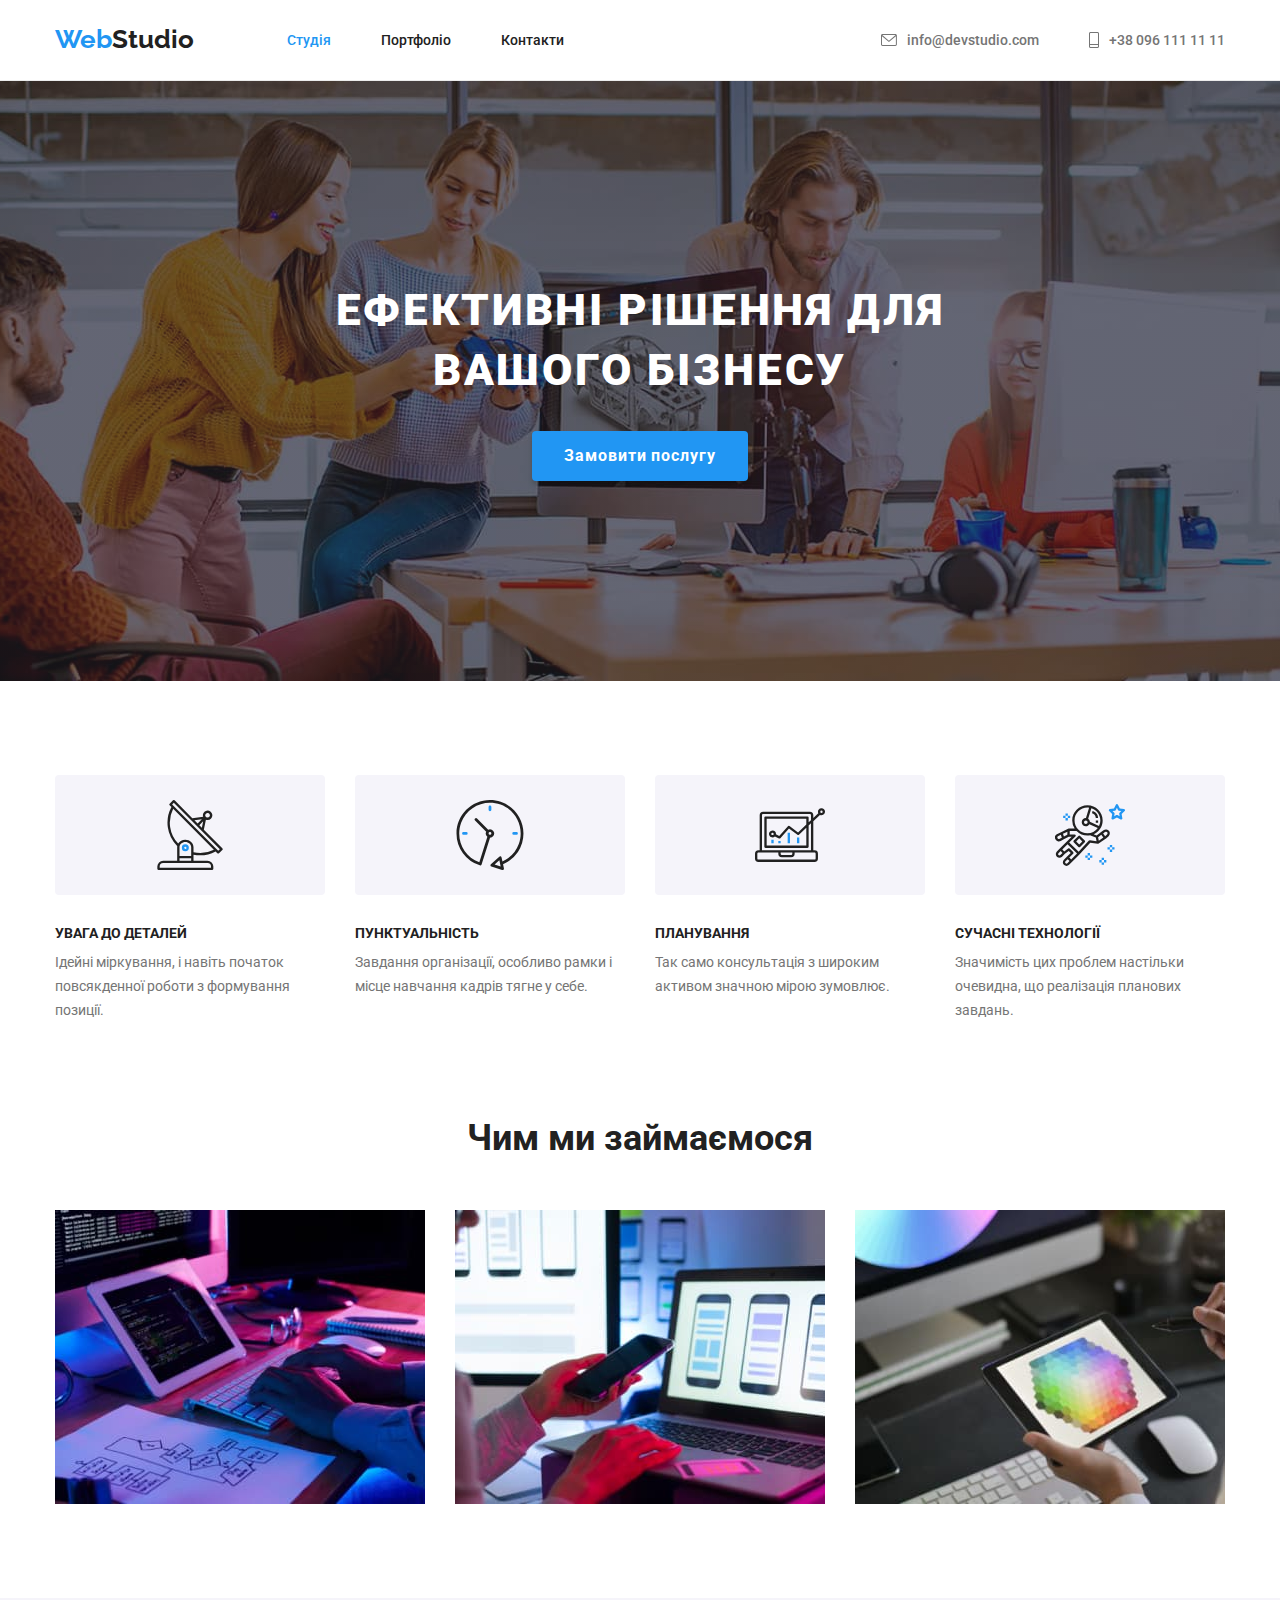
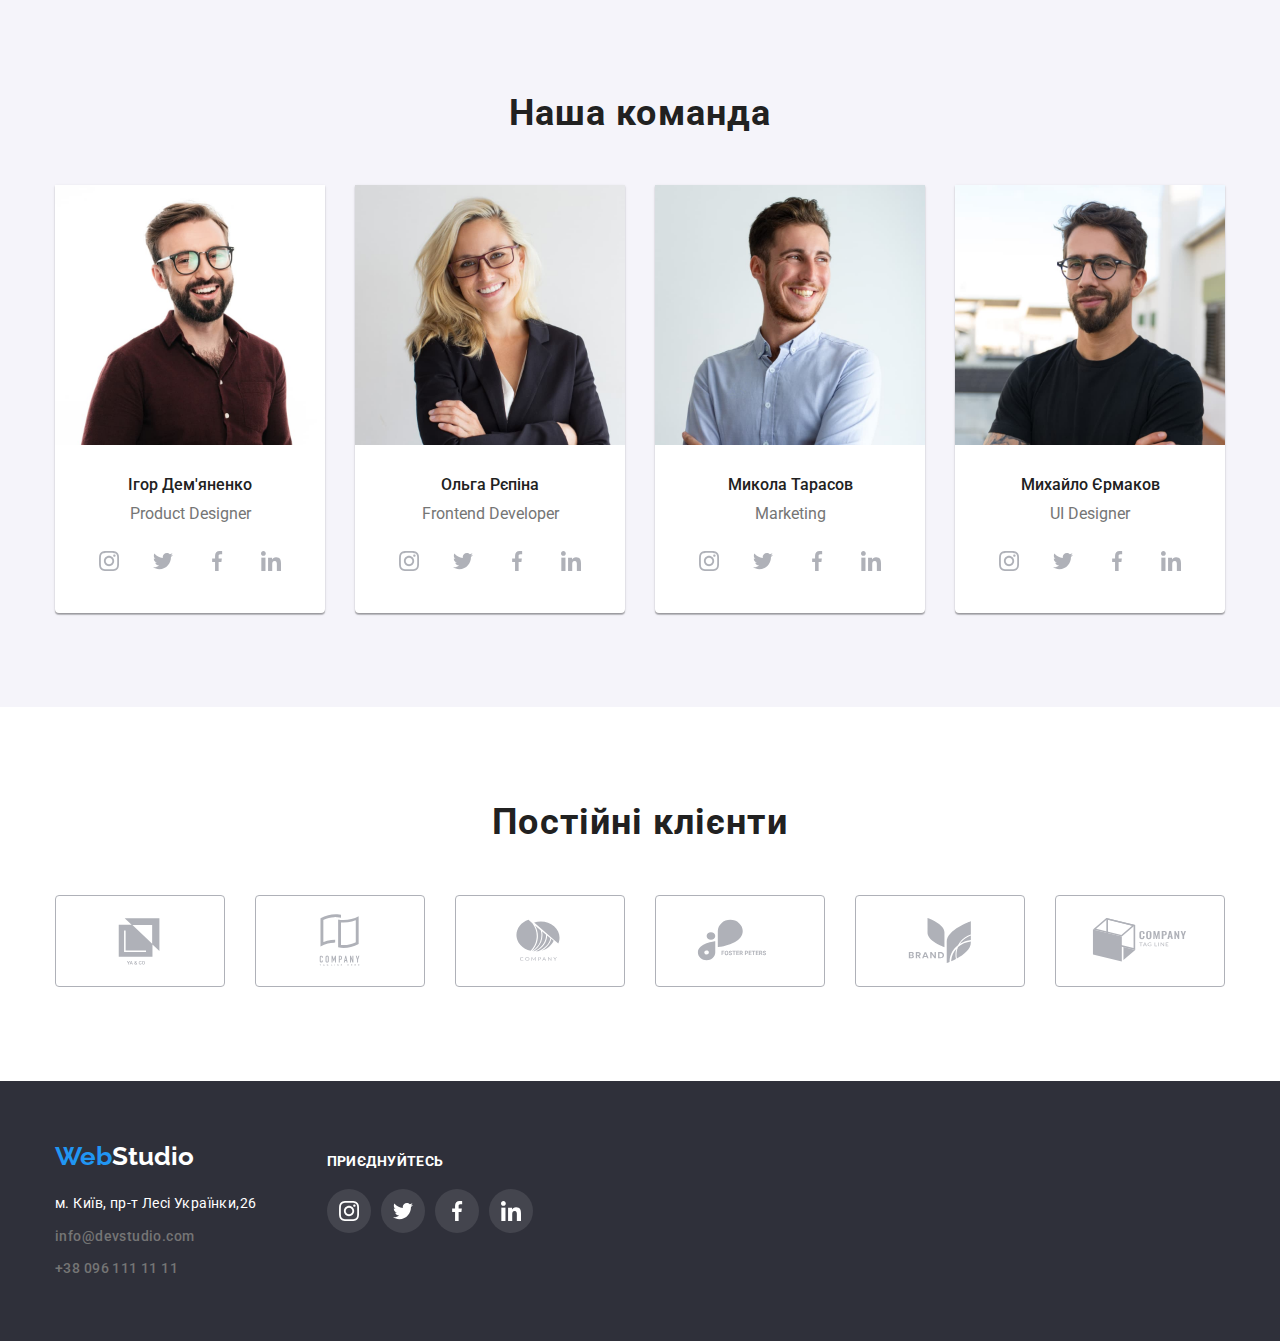
==== index.html @ f4e4ba17 "Initial commit" ====
<!DOCTYPE html>
<html lang="uk">
<head>
    <meta charset="UTF-8">
    <meta http-equiv="X-UA-Compatible" content="IE=edge">
    <meta name="viewport" content="width=device-width, initial-scale=1.0">
    <title>Document</title>
    <link href="https://fonts.googleapis.com/css2?family=Raleway:wght@700&amp;family=Roboto:wght@400;500;700;900&amp;display=swap" rel="stylesheet">
    <link rel="stylesheet" href="https://cdnjs.cloudflare.com/ajax/libs/modern-normalize/1.1.0/modern-normalize.min.css">
    <link rel="stylesheet" href="./css/style.css">
</head>
<body class="body">
    <!--Шапка сайта-->
    <header class="header">
        <div class="header-box container">
            <nav class="header-nav">
                <a href="./index.html" class="logo link"><span class="web">Web</span>Studio</a>
                <ul class="sitenav">
                    <li class="list">
                        <a class="header-sitenav link current" href="./index.html">Студія</a>
                    </li>
                    <li class="list">
                        <a class="header-sitenav link" href="./portfolio.html">Портфоліо</a>
                    </li>
                    <li class="list">
                        <a class="header-sitenav link" href="">Контакти</a>
                    </li>
                </ul>
            </nav>
            <ul class="mail">
                <li class="mail-list list">
                    <a class="header-link link" href="">
                        <svg class="header-icon" width="16" height="12">
                            <use href="./images/symbol-defs.svg#icon-envelope"></use>
                        </svg>
                        info@devstudio.com
                    </a>
                </li>
                <li class="mail-list list">
                    <a class="header-link link" href="">
                        <svg class="header-icon" width="10" height="16">
                            <use href="./images/symbol-defs.svg#icon-tel"></use>
                        </svg>
                        +38 096 111 11 11
                    </a>
                </li>
            </ul>
        </div>
    </header>
    <!--Герой-->
<main>
    <section class="hero img-hero">
        <div class="container">
            <h1 class="hero-title">Ефективні рішення для вашого бізнесу</h1>
            <button class="hero-button" type="button">Замовити послугу</button>
        </div>
    </section>

    <section class="benefits section">
        <div class="container">
            <h2 hidden>заголовок</h2>
            <ul class="benefits-list">
                <li class="benefits-item list">
                    <div class="benefits-icon">
                        <svg class="net-icon" width="70" height="70">
                            <use href="./images/symbol-defs.svg#icon-antenna"></use>
                        </svg>
                    </div>
                        <h3 class="benefits-title">УВАГА ДО ДЕТАЛЕЙ</h3>
                    <p class="benefits-text">Ідейні міркування, і навіть початок повсякденної роботи з формування позиції.</p>
                </li>
                <li class="benefits-item list">
                    <div class="benefits-icon">
                        <svg class="net-icon" width="70" height="70">
                            <use href="./images/symbol-defs.svg#icon-clock"></use>
                        </svg>
                    </div>
                    <h3 class="benefits-title">ПУНКТУАЛЬНІСТЬ</h3>
                    <p class="benefits-text">Завдання організації, особливо рамки і місце навчання кадрів тягне у себе.</p>
                </li>
                <li class="benefits-item list">
                    <div class="benefits-icon">
                        <svg class="net-icon" width="70" height="70">
                            <use href="./images/symbol-defs.svg#icon-diagram"></use>
                        </svg>
                    </div>
                    <h3 class="benefits-title">ПЛАНУВАННЯ</h3>
                    <p class="benefits-text">Так само консультація з широким активом значною мірою зумовлює.</p>
                </li>
                <li class="benefits-item list">
                    <div class="benefits-icon">
                        <svg class="net-icon" width="70" height="70">
                            <use href="./images/symbol-defs.svg#icon-astronaut"></use>
                        </svg>
                    </div>
                    <h3 class="benefits-title">СУЧАСНІ ТЕХНОЛОГІЇ</h3>
                    <p class="benefits-text">Значимість цих проблем настільки очевидна, що реалізація планових завдань.</p>
                    </div>
                </li>
            </ul>
        </div>
    </section>

    <section class="work section">
        <div class="container">
            <h2 class="work-title">Чим ми займаємося</h2>
            <ul class="work-list">
                <li class="work-item list">
                    <img src="./images/img.jpg" alt="набір тексту на клавіатурі" width="370">
                </li>
                <li class="work-item list">
                    <img src="./images/img1.jpg" alt="телефон в руці" width="370">
                </li>
                <li class="work-item list">
                    <img src="./images/img2.jpg" alt="робота на планшеті" width="370">
                </li>
            </ul>
        </div>
    </section>

    <section class="team section">
        <div class="container">
            <h2 class="team-title">Наша команда</h2>
            <ul class="team-list">
                <li class="team-item list">
                    <img src="./images/img3.jpg" alt="зображений Ігор Дем'яненко" width="270">
                    <h3 class="team-name">Ігор Дем'яненко</h3>
                    <p class="job-title">Product Designer</p>
                        <ul class="team-soc-list">
                            <li class="team-soc-item">
                                <a href="" class="team-soc-link">
                                    <svg class="team-soc-icon" width="20" height="20">
                                        <use href="./images/symbol-defs.svg#icon-instagram"></use>
                                    </svg>
                                </a>
                            </li>
                            <li class="team-soc-item">
                                <a href="" class="team-soc-link">
                                    <svg class="team-soc-icon" width="20" height="20">
                                        <use href="./images/symbol-defs.svg#icon-twitter"></use>
                                    </svg>
                                </a>
                            </li>
                            <li class="team-soc-item">
                                <a href="" class="team-soc-link">
                                    <svg class="team-soc-icon" width="20" height="20">
                                        <use href="./images/symbol-defs.svg#icon-facebook"></use>
                                    </svg>
                                </a>
                            </li>
                            <li class="team-soc-item">
                                <a href="" class="team-soc-link">
                                    <svg class="team-soc-icon" width="20" height="20">
                                        <use href="./images/symbol-defs.svg#icon-linkedin"></use>
                                    </svg>
                                </a>
                            </li>
                        </ul>
                </li>
                <li class="team-item list">
                    <img src="./images/img4.jpg" alt="зображена Ольга Рєпіна" width="270">
                    <h3 class="team-name">Ольга Рєпіна</h3>
                    <p class="job-title">Frontend Developer</p>
                        <ul class="team-soc-list">
                            <li class="team-soc-item">
                                <a href="" class="team-soc-link">
                                    <svg class="team-soc-icon" width="20" height="20">
                                        <use href="./images/symbol-defs.svg#icon-instagram"></use>
                                    </svg>
                                </a>
                            </li>
                            <li class="team-soc-item">
                                <a href="" class="team-soc-link">
                                    <svg class="team-soc-icon" width="20" height="20">
                                        <use href="./images/symbol-defs.svg#icon-twitter"></use>
                                    </svg>
                                </a>
                            </li>
                            <li class="team-soc-item">
                                <a href="" class="team-soc-link">
                                    <svg class="team-soc-icon" width="20" height="20">
                                        <use href="./images/symbol-defs.svg#icon-facebook"></use>
                                    </svg>
                                </a>
                            </li>
                            <li class="team-soc-item">
                                <a href="" class="team-soc-link">
                                    <svg class="team-soc-icon" width="20" height="20">
                                        <use href="./images/symbol-defs.svg#icon-linkedin"></use>
                                    </svg>
                                </a>
                            </li>
                        </ul>
                </li>
                <li class="team-item list">
                    <img src="./images/img5.jpg" alt="зображений Микола Тарасов" width="270">
                    <h3 class="team-name">Микола Тарасов</h3>
                    <p class="job-title">Marketing</p>
                        <ul class="team-soc-list">
                            <li class="team-soc-item">
                                <a href="" class="team-soc-link">
                                    <svg class="team-soc-icon" width="20" height="20">
                                        <use href="./images/symbol-defs.svg#icon-instagram"></use>
                                    </svg>
                                </a>
                            </li>
                            <li class="team-soc-item">
                                <a href="" class="team-soc-link">
                                    <svg class="team-soc-icon" width="20" height="20">
                                        <use href="./images/symbol-defs.svg#icon-twitter"></use>
                                    </svg>
                                </a>
                            </li>
                            <li class="team-soc-item">
                                <a href="" class="team-soc-link">
                                    <svg class="team-soc-icon" width="20" height="20">
                                        <use href="./images/symbol-defs.svg#icon-facebook"></use>
                                    </svg>
                                </a>
                            </li>
                            <li class="team-soc-item">
                                <a href="" class="team-soc-link">
                                    <svg class="team-soc-icon" width="20" height="20">
                                        <use href="./images/symbol-defs.svg#icon-linkedin"></use>
                                    </svg>
                                </a>
                            </li>
                        </ul>
                </li>
                <li class="team-item list">
                    <img src="./images/img6.jpg" alt="зображений Михайло Єрмаков" width="270">
                    <h3 class="team-name">Михайло Єрмаков</h3>
                    <p class="job-title">UI Designer</p>
                        <ul class="team-soc-list">
                            <li class="team-soc-item">
                                <a href="" class="team-soc-link">
                                    <svg class="team-soc-icon" width="20" height="20">
                                        <use href="./images/symbol-defs.svg#icon-instagram"></use>
                                    </svg>
                                </a>
                            </li>
                            <li class="team-soc-item">
                                <a href="" class="team-soc-link">
                                    <svg class="team-soc-icon" width="20" height="20">
                                        <use href="./images/symbol-defs.svg#icon-twitter"></use>
                                    </svg>
                                </a>
                            </li>
                            <li class="team-soc-item">
                                <a href="" class="team-soc-link">
                                    <svg class="team-soc-icon" width="20" height="20">
                                        <use href="./images/symbol-defs.svg#icon-facebook"></use>
                                    </svg>
                                </a>
                            </li>
                            <li class="team-soc-item">
                                <a href="" class="team-soc-link">
                                    <svg class="team-soc-icon" width="20" height="20">
                                        <use href="./images/symbol-defs.svg#icon-linkedin"></use>
                                    </svg>
                                </a>
                            </li>
                        </ul>
                </li>
            </ul>
        </div>
    </section>

    <section class="section">
        <div class="container">
            <h2 class="clients">Постійні клієнти</h2>
            <ul class="clients-list">
                <li class="clients-item">
                    <a href="" class="clients-soc-list">
                        <svg class="clients-icon" width="106" height="60">
                            <use href="./images/symbol-defs.svg#icon-logo1"></use>
                        </svg>
                    </a>
                </li>
                <li class="clients-item">
                        <a href="" class="clients-soc-list">
                            <svg class="clients-icon" width="106" height="60">
                                <use href="./images/symbol-defs.svg#icon-logo2"></use>
                            </svg>
                        </a>
                </li>
                <li class="clients-item">
                        <a href="" class="clients-soc-list">
                            <svg class="clients-icon" width="106" height="60">
                                <use href="./images/symbol-defs.svg#icon-logo3"></use>
                            </svg>
                        </a>
                </li>
                <li class="clients-item">
                        <a href="" class="clients-soc-list">
                            <svg class="clients-icon" width="106" height="60">
                                <use href="./images/symbol-defs.svg#icon-logo4"></use>
                            </svg>
                        </a>
                </li>
                <li class="clients-item">
                        <a href="" class="clients-soc-list">
                            <svg class="clients-icon" width="106" height="60">
                                <use href="./images/symbol-defs.svg#icon-logo5"></use>
                            </svg>
                        </a>
                </li>
                <li class="clients-item">
                        <a href="" class="clients-soc-list">
                            <svg class="clients-icon" width="106" height="60">
                                <use href="./images/symbol-defs.svg#icon-logo6"></use>
                            </svg>
                        </a>
                </li>
            </ul>
        </div>
    </section>
</main>
<!--Подвал-->
<footer class="footer">
    <div class="footer-box container">
        <div class="">
            <a href="./index.html" class="footer-logo link"><span class="footer-web">Web</span>Studio</a>
            <address class="footer-address">
                <ul class="footer-list">
                    <li class="footer-item list">
                        <a class="footer-address link" href="https://goo.gl/maps/CPtrU1FHBa2aNyZL9">м. Київ, пр-т Лесі Українки,26</a>
                    </li>
                    <li class="footer-item list">
                        <a class="footer-mail link" href="">info@devstudio.com</a>
                    </li>
                    <li class="list">
                        <a class="footer-tel link" href="">+38 096 111 11 11</a>
                    </li>
                </ul>
            </address>
        </div>
        <div class="footer-soc-box">
            <p class="footer-title">приєднуйтесь</p>
            <ul class="footer-soc-list">
                <li class="footer-soc-item list">
                    <a href=" " class="footer-soc-link link">
                        <svg class="footer-soc-icon" width="20" height="20">
                            <use href="./images/symbol-defs.svg#icon-instagram"></use>
                        </svg>
                    </a>
                </li>
                <li class="footer-soc-item list">
                    <a href=" " class="footer-soc-link link">
                        <svg class="footer-soc-icon" width="20" height="20">
                            <use href="./images/symbol-defs.svg#icon-twitter"></use>
                        </svg>
                    </a>
                </li>
                <li class="footer-soc-item list">
                    <a href=" " class="footer-soc-link link">
                        <svg class="footer-soc-icon" width="20" height="20">
                            <use href="./images/symbol-defs.svg#icon-facebook"></use>
                        </svg>
                    </a>
                </li>
                <li class="footer-soc-item list">
                    <a href=" " class="footer-soc-link link">
                        <svg class="footer-soc-icon" width="20" height="20">
                            <use href="./images/symbol-defs.svg#icon-linkedin"></use>
                        </svg>
                    </a>
                </li>
            </ul>
        </div>
    </div>
</footer>
</body>
</html>
---- css/style.css ----
:root {
    --primary-text-color: #212121;
    --title-text-color: #FFFFFF;
    --accent-text-color: #757575;
    --primary-bg-color: #2196F3;
}

h1, h2, h3, h4, h5, h6, p, ul {
    padding: 0;
    margin: 0;
}
img {
    display: block;
    max-width: 100%;
    height: auto;
}

header {
    background-color: #FFFFFF;
}
body {
    font-family: 'Roboto', sans-serif;
    margin: 0;
    background-color: #FFFFFF;
}
footer {
    padding-top: 60px;
    padding-bottom: 60px;
    background-color: #2F303A;
}

/*утилиты*/

.list {
    padding: 0;
    margin: 0;
    list-style: none;
}
.link {
    text-decoration: none;
}

.container {
    width: 1200px;
    padding-left: 15px;
    padding-right: 15px;
    margin-left: auto;
    margin-right: auto;
}
.section {
    padding-top: 94px;
    padding-bottom: 94px;
}
.team-soc-list {
    list-style: none;
}
.clients-list {
    list-style: none;
}
.portfolio-soc-img {
    text-decoration: none;
}



/*header*/
.header {
    border-bottom: 1px solid #ECECEC;
}
.header-box {
    display: flex;
}

/*logo*/

.logo {
    font-family: 'Raleway';
    font-style: normal;
    font-weight: 700;
    font-size: 26px;
    line-height: 1.2;
    color: var(--primary-text-color)
}
.web {
    color: var(--primary-bg-color)
}

/*main-nav*/

/*header-sitenav*/

.header-nav {
    
    display: flex;
    align-items: center;
}

.header-sitenav {
    display: block;

    padding-top: 32px;
    padding-bottom: 32px;
    padding-left: 0;

    font-family: 'Roboto';
    font-style: normal;
    font-weight: 500;
    font-size: 14px;
    line-height: 1.15;
    color: var(--primary-text-color)
}
.header-sitenav:hover,
.header-sitenav:focus {
    color: var(--primary-bg-color)
}
.sitenav {
    display: flex;
    
    margin-left: 93px;
    margin-top: 0;
    margin-bottom: 0;
    

}
.sitenav .list {
    margin-right: 50px;
}
.sitenav .list:last-child {
    margin-right: 0;
}
.sitenav .link.current {
    color: var(--primary-bg-color);
}

/*header-mail*/

.mail {
    display: flex;

    align-items: center;
    margin-left: auto;
    margin-top: 0;
    margin-bottom: 0;
}
.mail .list + .list {
    margin-left: 50px;
}

.mail-list:focus {
    color: var(--primary-bg-color);
}
.header-link {
    display: flex;
    align-items: center;
    
    padding-top: 32px;
    padding-bottom: 32px;
    padding-left: 0;
    
    font-family: 'Roboto';
    font-style: normal;
    font-weight: 500;
    font-size: 14px;
    line-height: 1.15;
    color: var(--accent-text-color);
}
.header-link:hover,
.header-link:focus {
    color: var(--primary-bg-color);
}

.header-icon {
    display: inline-block;
    margin-right: 10px;
    fill: currentColor;
}

/*hero*/

.hero {
    padding-top: 200px;
    padding-bottom: 200px;
    background-color: #2F303A;
}
.img-hero {
    max-width: 1600px;
    height: 600px;
    margin-left: auto;
    margin-right: auto;
    background-image: linear-gradient(rgba(47, 48, 58, 0.4), rgba(47, 48, 58, 0.4)), url(../images/Imghero.jpg);
    background-repeat: no-repeat;
    background-position: center;
    background-size: cover;
}
.hero-title {

    margin-left: auto;
    margin-right: auto;
    margin-bottom: 30px; 
    
    width: 696px;

    font-family: 'Roboto';
    font-style: normal;
    font-weight: 900;
    font-size: 44px;
    line-height: 1.36;
    text-align: center;
    text-transform: uppercase;
    letter-spacing: 0.06em;
    color: var(--title-text-color)
}
.hero-button {
    display: block;
    padding: 10px 32px;
    margin: 0 auto;
    border: none;
    border-radius: 4px;

    font-family: 'Roboto';
    font-style: normal;
    font-weight: 700;
    font-size: 16px;
    line-height: 1.9;
    background: #2196F3;
    box-shadow: 0px 4px 4px rgba(0, 0, 0, 0.15);
    letter-spacing: 0.06em;
    border-radius: 4px;
    color: #FFFFFF;
    cursor: pointer;
}
.hero-button:hover,
.hero-button:focus {
    background-color: #188CE8;
}


/*преимущества*/

.benefits {
    padding-bottom: 0;
}
.benefits-list {
    display: flex;
    margin: 0 auto;
    padding-left: 0;
    justify-content: center;
}
.benefits-item {
    width: 270px;
}
.benefits-list
.benefits-item {
    margin-right: 30px;
}
.benefits-list
.benefits-item:last-child {
    margin-right: 0;
}
.benefits-icon {
    width: 270px;
    height: 120px;
    display: flex;
    align-items: center;
    justify-content: center;
    background: #F5F4FA;
    border-radius: 4px;
    margin-bottom: 30px;
}
.benefits-title {
    margin-bottom: 10px;

    font-family: 'Roboto';
    font-style: normal;
    font-weight: 700;
    font-size: 14px;
    line-height: 1.15;
    color: var(--primary-text-color)
}
.benefits-text {

    font-family: 'Roboto';
    font-style: normal;
    font-size: 14px;
    line-height: 1.7;
    color: var(--accent-text-color)
}

/*работа*/




.work {
    display: block;
    margin: 0 auto;
}

.work-title {
    margin-bottom: 50px;
    text-align: center;
    
    font-family: 'Roboto';
    font-style: normal;
    font-weight: 700;
    font-size: 36px;
    line-height: 1.2;
    color: var(--primary-text-color)
}

.work-list {
    display: flex;
    padding-left: 0;
    margin: 0;
    justify-content: center;
    align-items: center;
}
.work-list
.work-item {
    margin-right: 30px;
}
.work-list
.work-item:last-child {
    margin-right: 0;
}

/*команда*/


.team {
    text-align: center;
    margin: 0 auto;
    background-color: #F5F4FA;
}
.team-list {
    display: flex;
    padding-left: 0;
    justify-content: center;
    align-items: center;
}
.team-list
.team-item {
    margin-right: 30px;
}
.team-item {
    background-color: #fff;
    box-shadow: 0px 1px 3px rgba(0, 0, 0, 0.12), 0px 1px 1px rgba(0, 0, 0, 0.14), 0px 2px 1px rgba(0, 0, 0, 0.2);
    border-radius: 0px 0px 4px 4px;
}
.team-list
.team-item:last-child {
    margin-right: 0;
}

.team-title {
    margin-bottom: 50px;
    text-align: center;

    font-family: 'Roboto';
    font-style: normal;
    font-weight: 700;
    font-size: 36px;
    line-height: 1.2;
    letter-spacing: 0.03em;
    color: var(--primary-text-color)
}
.team-name {
    padding-top: 30px;
    margin-bottom: 10px;

    font-family: 'Roboto';
    font-style: normal;
    font-weight: 500;
    font-size: 16px;
    line-height: 1.2;
    color: var(--primary-text-color)
}
.job-title {
    padding-bottom: 16px;

    font-family: 'Roboto';
    font-style: normal;
    font-size: 16px;
    line-height: 1.2;
    color: var(--accent-text-color)
}
.team-soc-list {
    padding-bottom: 30px;
    display: flex;
    justify-content: center;
}

.team-soc-item {
    margin-right: 10px;

    width: 44px;
    height: 44px;
    display: flex;
    align-items: center;
    justify-content: center;
}
.team-soc-item:last-child {
    margin-right: 0;
}
.team-soc-item {
    cursor: pointer;
}
.team-soc-link {
    display: flex;
    align-items: center;
    justify-content: center;
    border-radius: 50%;
    width: 100%;
    height: 100%;
}
.team-soc-link {
    fill: #AFB1B8;
}
.team-soc-link:hover {
    background-color: #2196F3;
}

.team-soc-link:hover .team-soc-icon {
    fill: #ffffff;
}

.clients {
    margin-bottom: 50px;

    text-align: center;

    font-family: 'Roboto';
    font-style: normal;
    font-weight: 700;
    font-size: 36px;
    line-height: 1.2;
    letter-spacing: 0.03em;
    color: var(--primary-text-color)
}
.clients-list {
    display: flex;
    align-items: center;
    justify-content: center;
}
.clients-item {
    margin-right: 30px;
    
    cursor: pointer;
}
.clients-item:last-child {
    margin-right: 0;
}
.clients-icon {
    fill: currentColor;
}
.clients-soc-list {
    display: flex;
    align-items: center;
    justify-content: center;

    width: 170px;
    height: 92px;
    border: 1px solid #AFB1B8;
    border-radius: 4px;
    color: #AFB1B8;
}
.clients-soc-list:hover {
    color: #2196F3;
    border-color: #2196F3;
}



/*подвал*/

.footer-web {
    padding-top: 60px;
    padding: 0;
}
.footer-list {
    margin-top: 0;
    margin-bottom: 0;
    padding: 0;
    
}
.footer-logo {
    display: inline-block;
    margin-bottom: 20px;
    
    font-family: 'Raleway';
    font-style: normal;
    font-weight: 700;
    font-size: 26px;
    line-height: 1.2;
    color: var(--title-text-color)
}
.footer-web {
    color: var(--primary-bg-color)
}
.footer-item {
    margin-bottom: 9px;
}
.footer-address {
    font-style: normal;
    font-size: 14px;
    line-height: 1.7;
    letter-spacing: 0.03em;
    color: var(--title-text-color)
}
.footer-address:hover,
.footer-address:focus {
    color: var(--primary-bg-color);
}

.footer-mail {

    font-family: 'Roboto';
    font-style: normal;
    font-weight: 500;
    font-size: 14px;
    line-height: 1.15;
    color: var(--accent-text-color)
}
.footer-mail:hover,
.footer-mail:focus {
    color: var(--primary-bg-color)
}

.footer-tel {
    font-family: 'Roboto';
    font-style: normal;
    font-weight: 500;
    font-size: 14px;
    line-height: 1.15;
    color: var(--accent-text-color)
}
.footer-tel:hover,
.footer-tel:focus {
    color: var(--primary-bg-color)
}
.footer-box {
    display: flex;
}
.footer-soc-list {
    display: flex;
}
.footer-soc-list {
    cursor: pointer;
}
.footer-soc-link {
    display: flex;
    align-items: center;
    justify-content: center;
    width: 100%;
    height: 100%;
}
.footer-title {
    margin-bottom: 20px;

    font-family: 'Roboto';
    font-style: normal;
    font-weight: 700;
    font-size: 14px;
    line-height: 1.15;
    letter-spacing: 0.03em;
    text-transform: uppercase;
    color: #FFFFFF;
}
.footer-soc-box {
    margin-left: 70px;
    padding-top: 12px;
}   
.footer-soc-link {
    margin-right: 10px;
    
    width: 44px;
    height: 44px;
    display: flex;
    align-items: center;
    justify-content: center;
    border-radius: 50%;

    background: rgba(255, 255, 255, 0.1);
}
.footer-soc-link:hover {
    background-color: #2196F3;
}
.footer-soc-item:last-child {
    margin-right: 0;
}
.footer-soc-icon {
    fill: #FFFFFF;
}



/*portfolio-hero*/
.visually-hidden {
    position: absolute;
    white-space: nowrap;
    width: 1px;
    height: 1px;
    overflow: hidden;
    border: 0;
    padding: 0;
    clip: rect(0 0 0 0);
    clip-path: inset(50%);
    margin: -1px;
}
.portfolio-section {
    padding-top: 94px;
    padding-bottom: 94px;
}
.portfolio-hero {
    padding-top: 0;
    padding-bottom: 0;
}
.portfolio-button-list {
    display: flex;
    align-items: center;
    justify-content: center;
    margin-bottom: 50px;
    margin-top: 0;
    padding: 0;
}
.portfolio-button-item {
    margin-right: 8px;
}
.portfolio-button-item:last-child {
    margin-right: 0;
}
.portfolio-button {
    padding: 6px 22px;

    font-family: 'Roboto';
    font-style: normal;
    font-weight: 500;
    font-size: 16px;
    line-height: 1.6;
    border-radius: 4px;
    border: none;
    letter-spacing: 0.03em;
    color: #212121;
    cursor: pointer;
}
.portfolio-button:hover,
.portfolio-button:focus {
    box-shadow: 0px 3px 1px rgba(0, 0, 0, 0.1), 0px 1px 2px rgba(0, 0, 0, 0.08), 0px 2px 2px rgba(0, 0, 0, 0.12);

    background: #2196F3;
    color: #FFFFFF;
}
.portfolio-img-list {
    padding: 0;
    margin: 0;
    display: flex;
    flex-wrap: wrap;
    justify-content: center;
    align-items: center;
}
.portfolio-img:nth-child(3n) {
    margin-right: 0;
}
.portfolio-img:nth-last-child(-n + 3) {
    margin-bottom: 0;
}
.portfolio-img {
    margin-right: 30px;
    margin-bottom: 30px;
}
.portfolio-soc-img {
    display: block;
}
.portfolio-soc-img:hover,
.portfolio-soc-img:focus {
    box-shadow: 0px 1px 1px rgba(0, 0, 0, 0.12), 0px 4px 4px rgba(0, 0, 0, 0.06), 1px 4px 6px rgba(0, 0, 0, 0.16);
}
.portfolio-text {
    padding: 20px 24px;
    border-left: 1px solid #EEEEEE;
    border-right: 1px solid #EEEEEE;
    border-bottom: 1px solid #EEEEEE;
}
.portfolio-name {
    font-family: 'Roboto';
    font-style: normal;
    font-weight: 700;
    font-size: 18px;
    line-height: 2;
    letter-spacing: 0.06em;
    color: var(--primary-text-color)
}
.portfolio-title {
    margin-top: 4px;

    font-family: 'Roboto';
    font-style: normal;
    font-weight: 400;
    font-size: 16px;
    line-height: 1.87;
    letter-spacing: 0.03em;
    color: var(--accent-text-color);
}
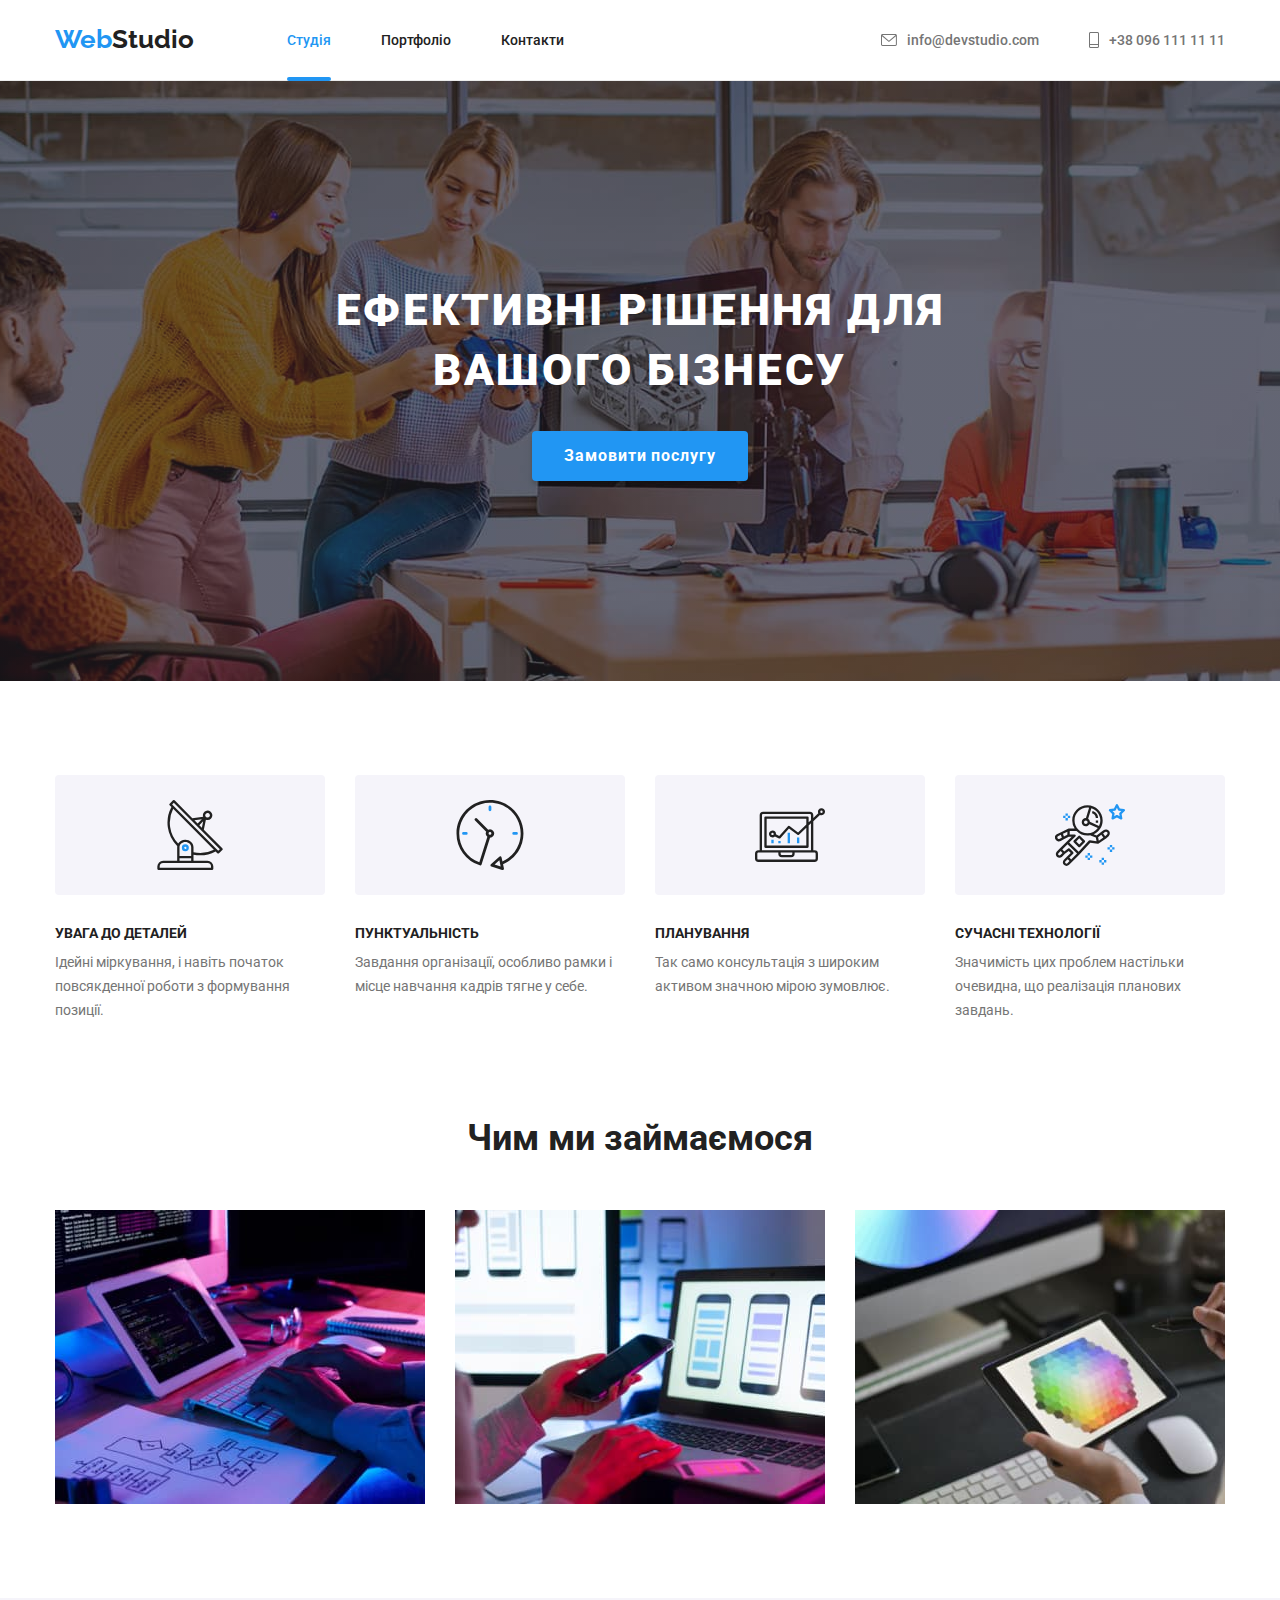
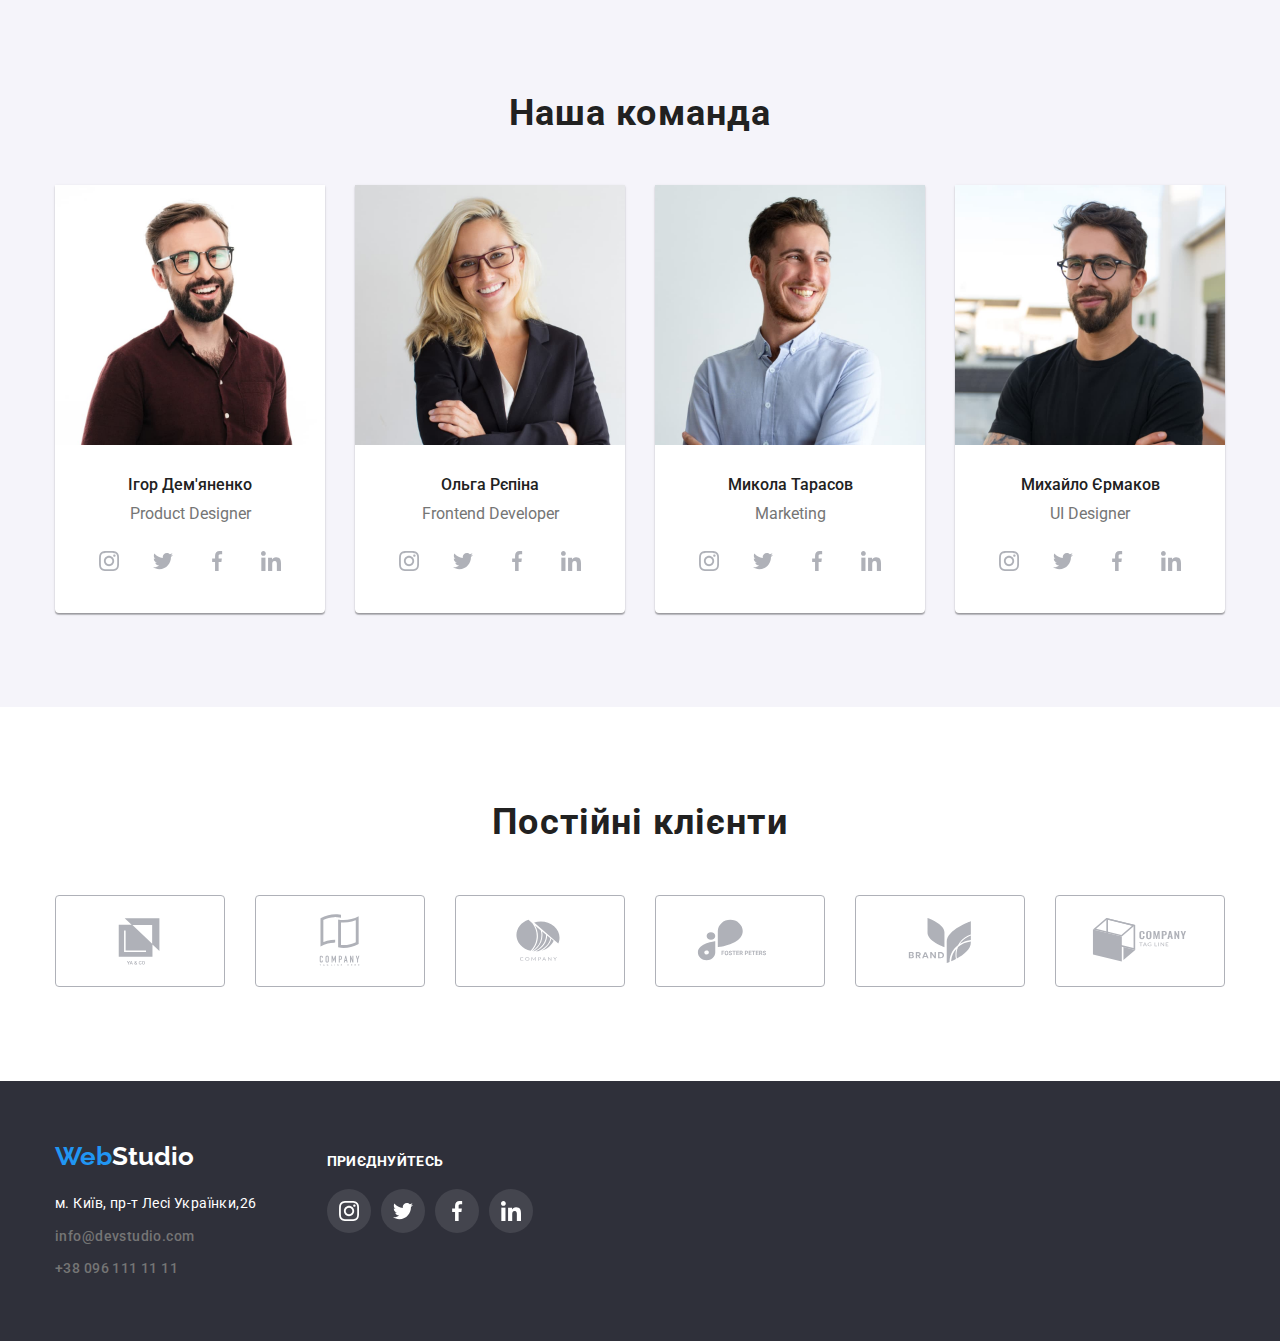
==== commit 9b64a114: "summary" ====
--- a/index.html
+++ b/index.html
@@ -16,13 +16,13 @@
             <nav class="header-nav">
                 <a href="./index.html" class="logo link"><span class="web">Web</span>Studio</a>
                 <ul class="sitenav">
-                    <li class="list">
+                    <li class="header-nav-link list">
                         <a class="header-sitenav link current" href="./index.html">Студія</a>
                     </li>
-                    <li class="list">
+                    <li class="header-nav-link list">
                         <a class="header-sitenav link" href="./portfolio.html">Портфоліо</a>
                     </li>
-                    <li class="list">
+                    <li class="header-nav-link list">
                         <a class="header-sitenav link" href="">Контакти</a>
                     </li>
                 </ul>
@@ -52,7 +52,7 @@
     <section class="hero img-hero">
         <div class="container">
             <h1 class="hero-title">Ефективні рішення для вашого бізнесу</h1>
-            <button class="hero-button" type="button">Замовити послугу</button>
+            <button class="hero-button" type="button" data-modal-open>Замовити послугу</button>
         </div>
     </section>
 
@@ -370,5 +370,17 @@
         </div>
     </div>
 </footer>
+
+<div class="backdrop is-hidden" data-modal>
+    <div class="modal">
+        <button class="modal-close-button" type="button" data-modal-close>
+            <svg class="modal-button" width="11" height="11">
+                <use href="./images/symbol-defs.svg#icon-close"></use>
+            </svg>
+        </button>
+    </div>
+</div>
+
+<script src="./js/modal.js"></script>
 </body>
 </html>--- a/css/style.css
+++ b/css/style.css
@@ -29,7 +29,7 @@
     background-color: #2F303A;
 }
 
-/*утилиты*/
+                                    /*-----------------утилиты------------------*/
 
 .list {
     padding: 0;
@@ -63,7 +63,8 @@
 
 
 
-/*header*/
+                                    /*-------------------header---------------------*/
+
 .header {
     border-bottom: 1px solid #ECECEC;
 }
@@ -71,7 +72,7 @@
     display: flex;
 }
 
-/*logo*/
+                                        /*--------------logo---------------*/
 
 .logo {
     font-family: 'Raleway';
@@ -87,7 +88,7 @@
 
 /*main-nav*/
 
-/*header-sitenav*/
+                                 /*-------------------header-sitenav---------------------*/
 
 .header-nav {
     
@@ -97,22 +98,37 @@
 
 .header-sitenav {
     display: block;
-
     padding-top: 32px;
     padding-bottom: 32px;
-    padding-left: 0;
 
     font-family: 'Roboto';
     font-style: normal;
     font-weight: 500;
     font-size: 14px;
     line-height: 1.15;
-    color: var(--primary-text-color)
+    color: var(--primary-text-color);
+    transition: cubic-bezier(0.4, 0, 0.2, 1);
 }
 .header-sitenav:hover,
 .header-sitenav:focus {
     color: var(--primary-bg-color)
 }
+.header-nav-link {
+    display: block;
+
+    position: relative;
+}
+.current::after {
+    content: '';
+    position: absolute;
+    display: block;
+    left: 0;
+    bottom: -1px;
+    width: 100%;
+    height: 4px;
+    background-color: var(--primary-bg-color);
+    border-radius: 2px;
+}
 .sitenav {
     display: flex;
     
@@ -132,7 +148,7 @@
     color: var(--primary-bg-color);
 }
 
-/*header-mail*/
+                                        /*------------------header-mail--------------------*/
 
 .mail {
     display: flex;
@@ -175,7 +191,7 @@
     fill: currentColor;
 }
 
-/*hero*/
+                                         /*-------------------hero----------------------*/
 
 .hero {
     padding-top: 200px;
@@ -235,7 +251,7 @@
 }
 
 
-/*преимущества*/
+                                    /*--------------------преимущества-------------------------*/
 
 .benefits {
     padding-bottom: 0;
@@ -286,7 +302,7 @@
     color: var(--accent-text-color)
 }
 
-/*работа*/
+                                          /*--------------работа---------------*/
 
 
 
@@ -324,7 +340,8 @@
     margin-right: 0;
 }
 
-/*команда*/
+
+                                    /*------------------------команда-------------------------*/
 
 
 .team {
@@ -471,7 +488,7 @@
 
 
 
-/*подвал*/
+                                         /*---------------------подвал----------------------*/
 
 .footer-web {
     padding-top: 60px;
@@ -594,7 +611,8 @@
 
 
 
-/*portfolio-hero*/
+                                    /*------------------------portfolio-hero-----------------------*/
+
 .visually-hidden {
     position: absolute;
     white-space: nowrap;
@@ -675,6 +693,41 @@
 .portfolio-soc-img:focus {
     box-shadow: 0px 1px 1px rgba(0, 0, 0, 0.12), 0px 4px 4px rgba(0, 0, 0, 0.06), 1px 4px 6px rgba(0, 0, 0, 0.16);
 }
+
+                                        /*-----------------overlay-------------------*/
+
+.portfolio-overlay {
+    position: relative;
+    overflow: hidden;
+}
+.portfolio-overlay-text {
+    position: absolute;
+    content: '';
+    top: 0;
+    left: 0;
+    width: 100%;
+    height: 100%;
+    padding: 63px 24px;
+    transform: translateY(100%);
+    background-color: rgba(33, 150, 243, 0.9);
+    transition: transform 250ms;
+}
+.portfolio-img:hover .portfolio-overlay-text {
+    transform: translateY(0);
+}
+.portfolio-overlay-text {
+    font-family: 'Roboto';
+    font-style: normal;
+    font-weight: 400;
+    font-size: 18px;
+    line-height: 1.56;
+    letter-spacing: 0.03em;
+    color: var(--title-text-color)
+}
+
+                                       /*---------------------porfolio-text--------------------*/
+
+
 .portfolio-text {
     padding: 20px 24px;
     border-left: 1px solid #EEEEEE;
@@ -700,4 +753,51 @@
     line-height: 1.87;
     letter-spacing: 0.03em;
     color: var(--accent-text-color);
+}
+
+
+                                       /*---------------------/*modal----------------------*/
+.backdrop {
+    position: fixed;
+    top: 0;
+    left: 0;
+    width: 100%;
+    height: 100%;
+    z-index: 1;
+    background-color: rgba(0, 0, 0, 0.2);
+
+    transition: opacity 250ms cubic-bezier(0.4, 0, 0.2, 1),
+    visibility 250ms cubic-bezier(0.4, 0, 0.2, 1);
+}
+.is-hidden {
+    opacity: 0;
+    visibility: hidden;
+    pointer-events: none;
+}
+.modal {
+    position: absolute;
+
+    top: 50%;
+    left: 50%;
+    transform: translate(-50%, -50%);
+    
+    width: 528px;
+    height: 581px;
+    background-color: var(--title-text-color);
+    box-shadow: 0px 1px 3px rgba(0, 0, 0, 0.12), 0px 1px 1px rgba(0, 0, 0, 0.14), 0px 2px 1px rgba(0, 0, 0, 0.2);
+    border-radius: 4px;
+}
+.modal-close-button {
+    position: absolute;
+    top: 8px;
+    right: 8px;
+
+    width: 30px;
+    height: 30px;
+    border-radius: 50%;
+
+    background-color: var(--title-text-color);
+    border: 1px solid rgba(0, 0, 0, 0.1);
+
+    cursor: pointer;
 }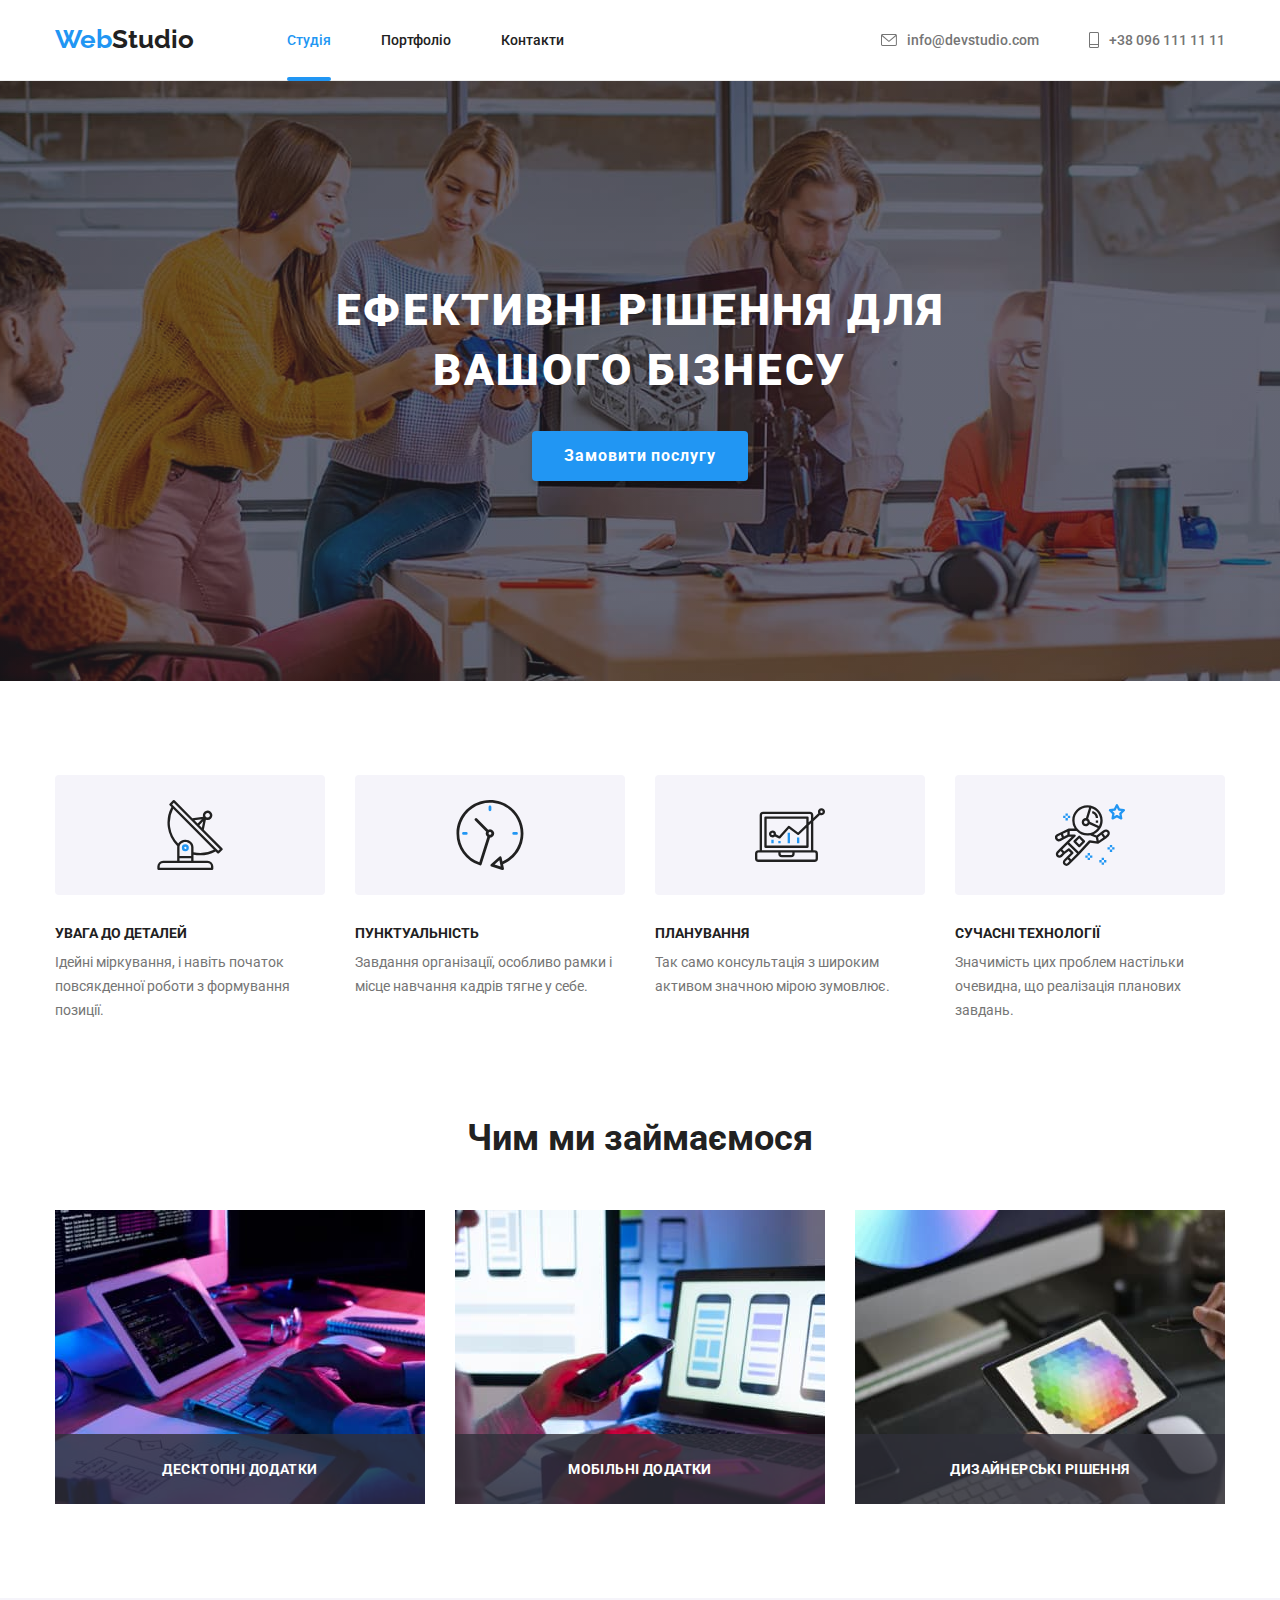
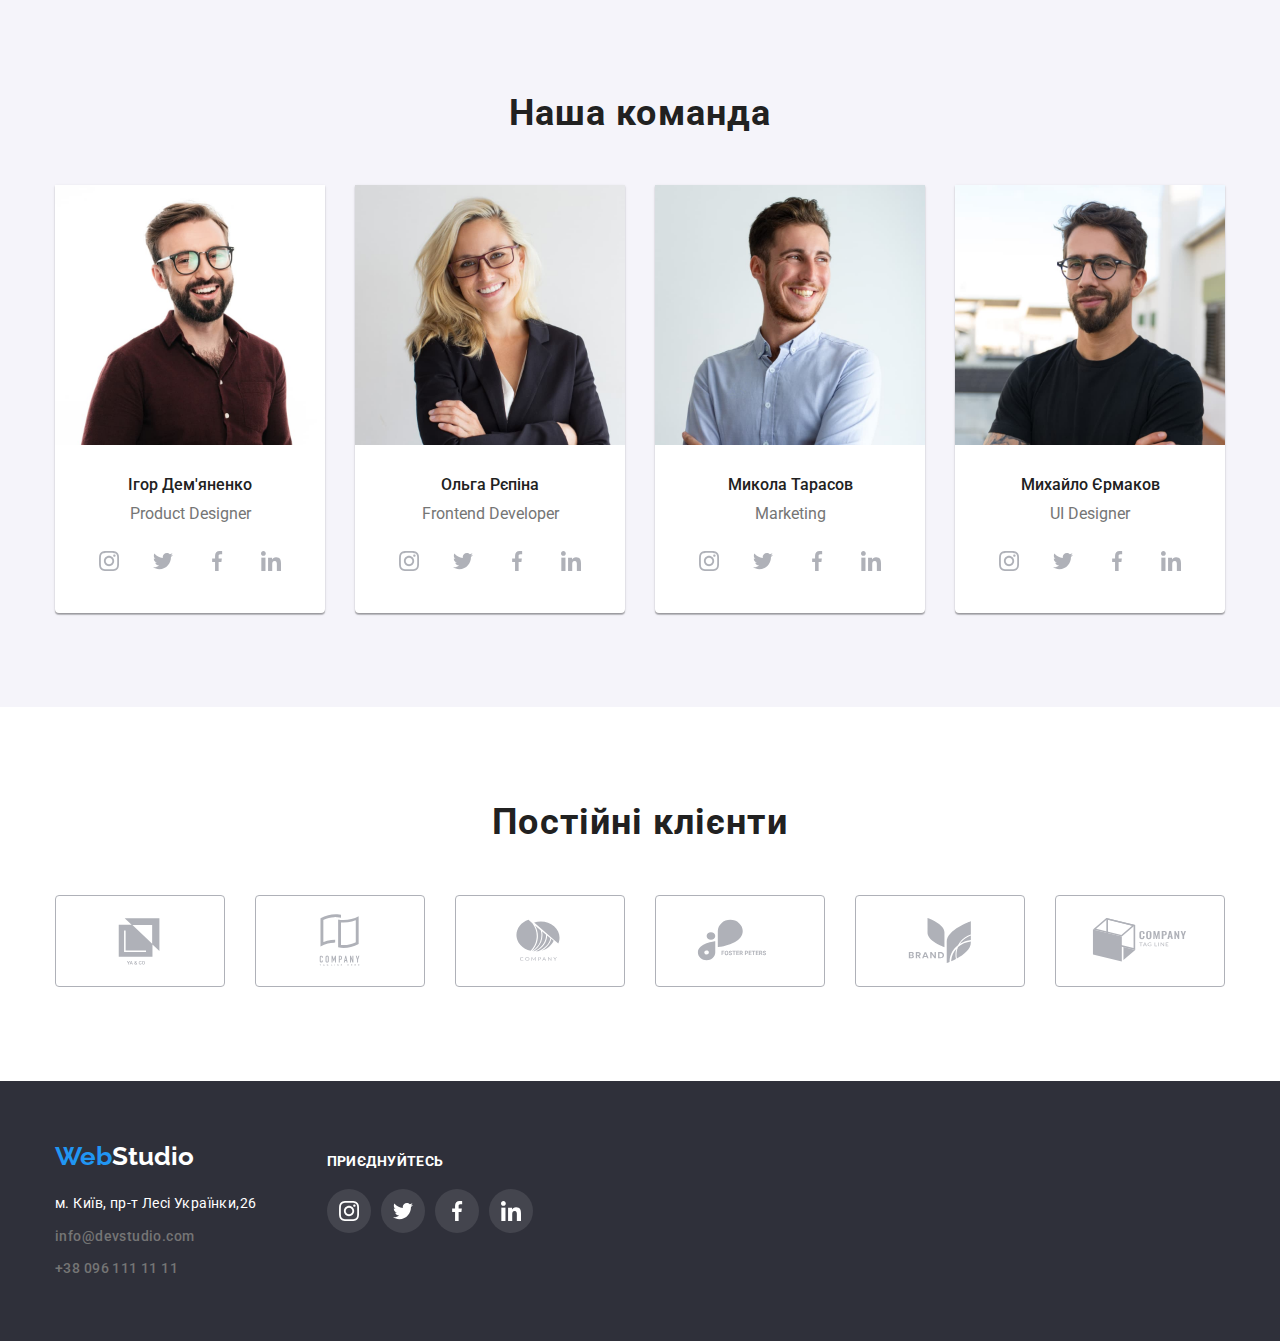
==== commit 316bbc81: "summary" ====
--- a/index.html
+++ b/index.html
@@ -106,13 +106,22 @@
             <h2 class="work-title">Чим ми займаємося</h2>
             <ul class="work-list">
                 <li class="work-item list">
-                    <img src="./images/img.jpg" alt="набір тексту на клавіатурі" width="370">
+                    <div class="work-list-box">
+                        <img src="./images/img.jpg" alt="набір тексту на клавіатурі" width="370">
+                        <p class="work-list-text">Десктопні додатки</p>
+                    </div>
                 </li>
                 <li class="work-item list">
-                    <img src="./images/img1.jpg" alt="телефон в руці" width="370">
+                    <div class="work-list-box">
+                        <img src="./images/img1.jpg" alt="набір тексту на клавіатурі" width="370">
+                        <p class="work-list-text">Мобільні додатки</p>
+                    </div>
                 </li>
                 <li class="work-item list">
-                    <img src="./images/img2.jpg" alt="робота на планшеті" width="370">
+                    <div class="work-list-box">
+                        <img src="./images/img2.jpg" alt="набір тексту на клавіатурі" width="370">
+                        <p class="work-list-text">Дизайнерські рішення</p>
+                    </div>
                 </li>
             </ul>
         </div>
--- a/css/style.css
+++ b/css/style.css
@@ -339,7 +339,28 @@
 .work-item:last-child {
     margin-right: 0;
 }
-
+.work-list-box {
+    position: relative;
+}
+.work-list-text {
+    position: absolute;
+    bottom: 0;
+    right: 0;
+    width: 100%;
+    padding-top: 27px;
+    padding-bottom: 27px;
+
+    font-family: 'Roboto';
+    font-style: normal;
+    font-weight: 700;
+    font-size: 14px;
+    line-height: 1.15;
+    text-align: center;
+    letter-spacing: 0.03em;
+    text-transform: uppercase;
+    color: #FFFFFF;
+    background-color: rgba(47, 48, 58, 0.8);
+}
 
                                     /*------------------------команда-------------------------*/
 
